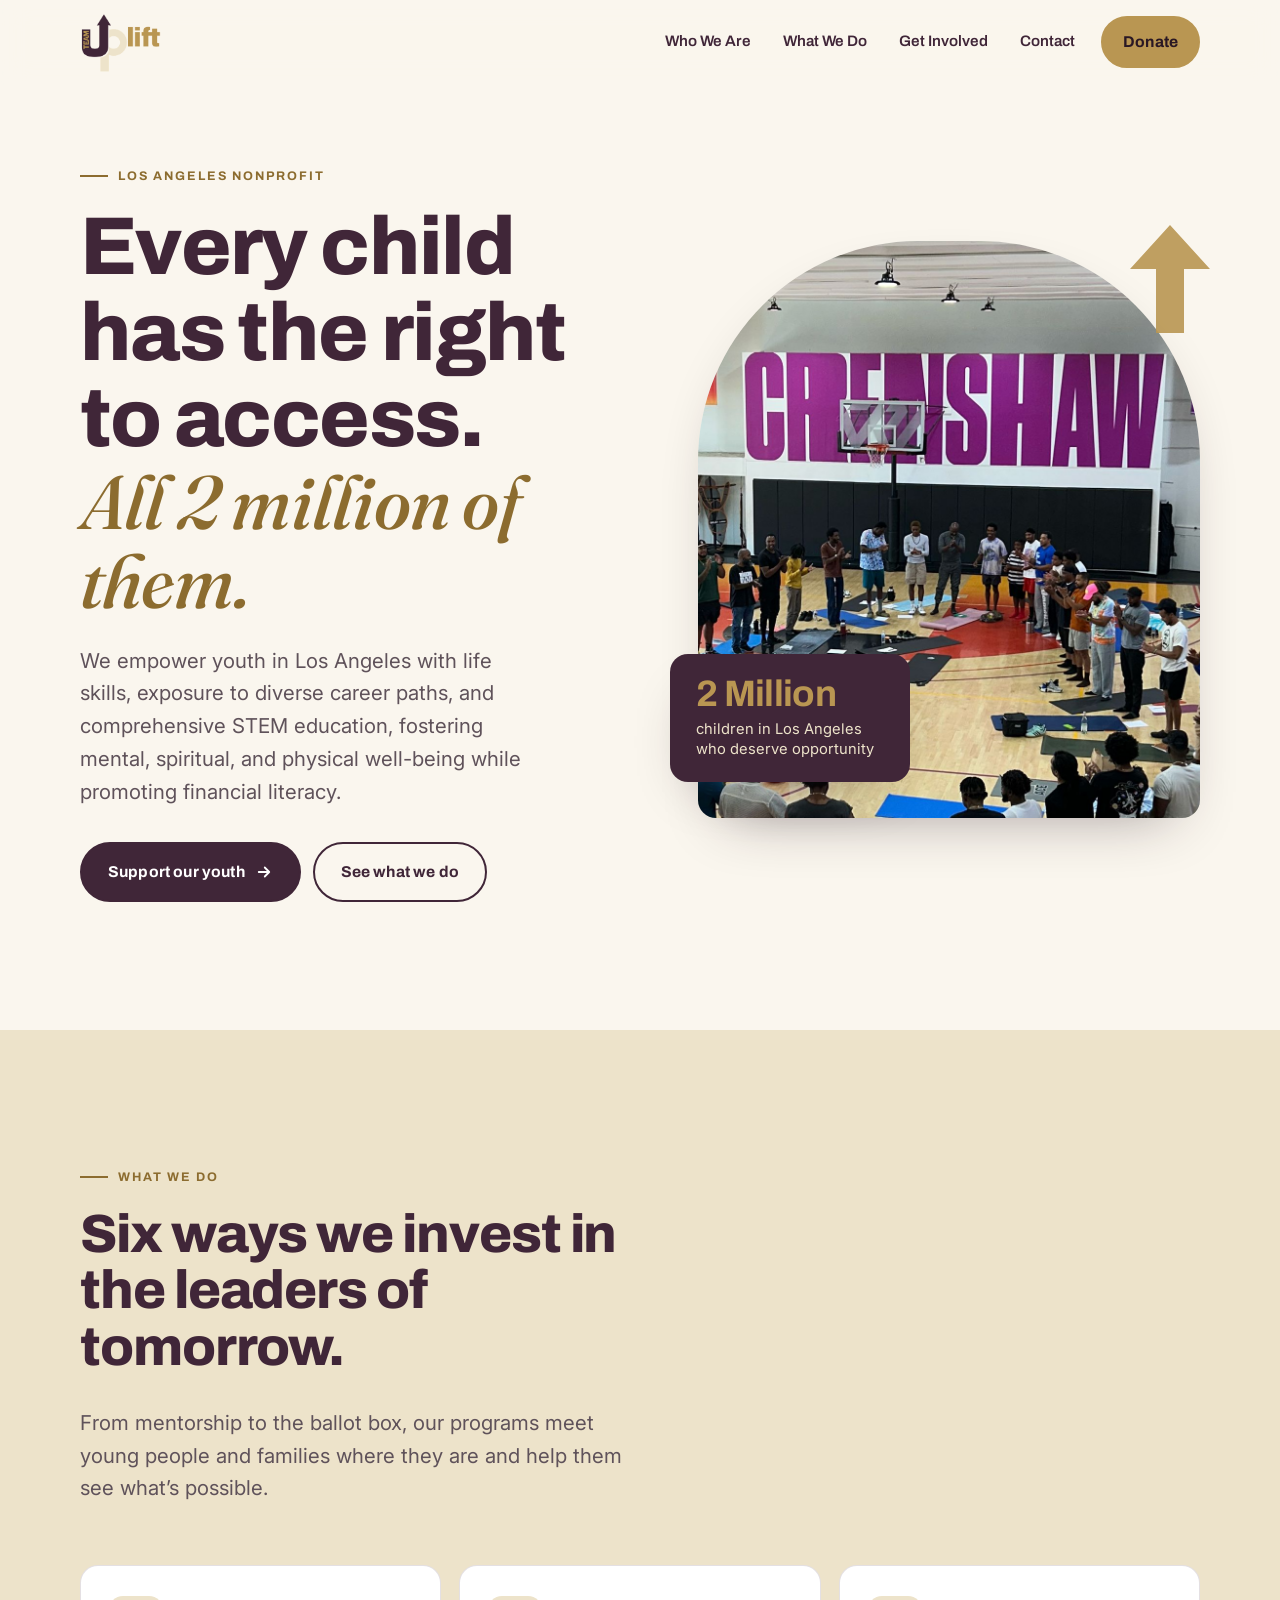
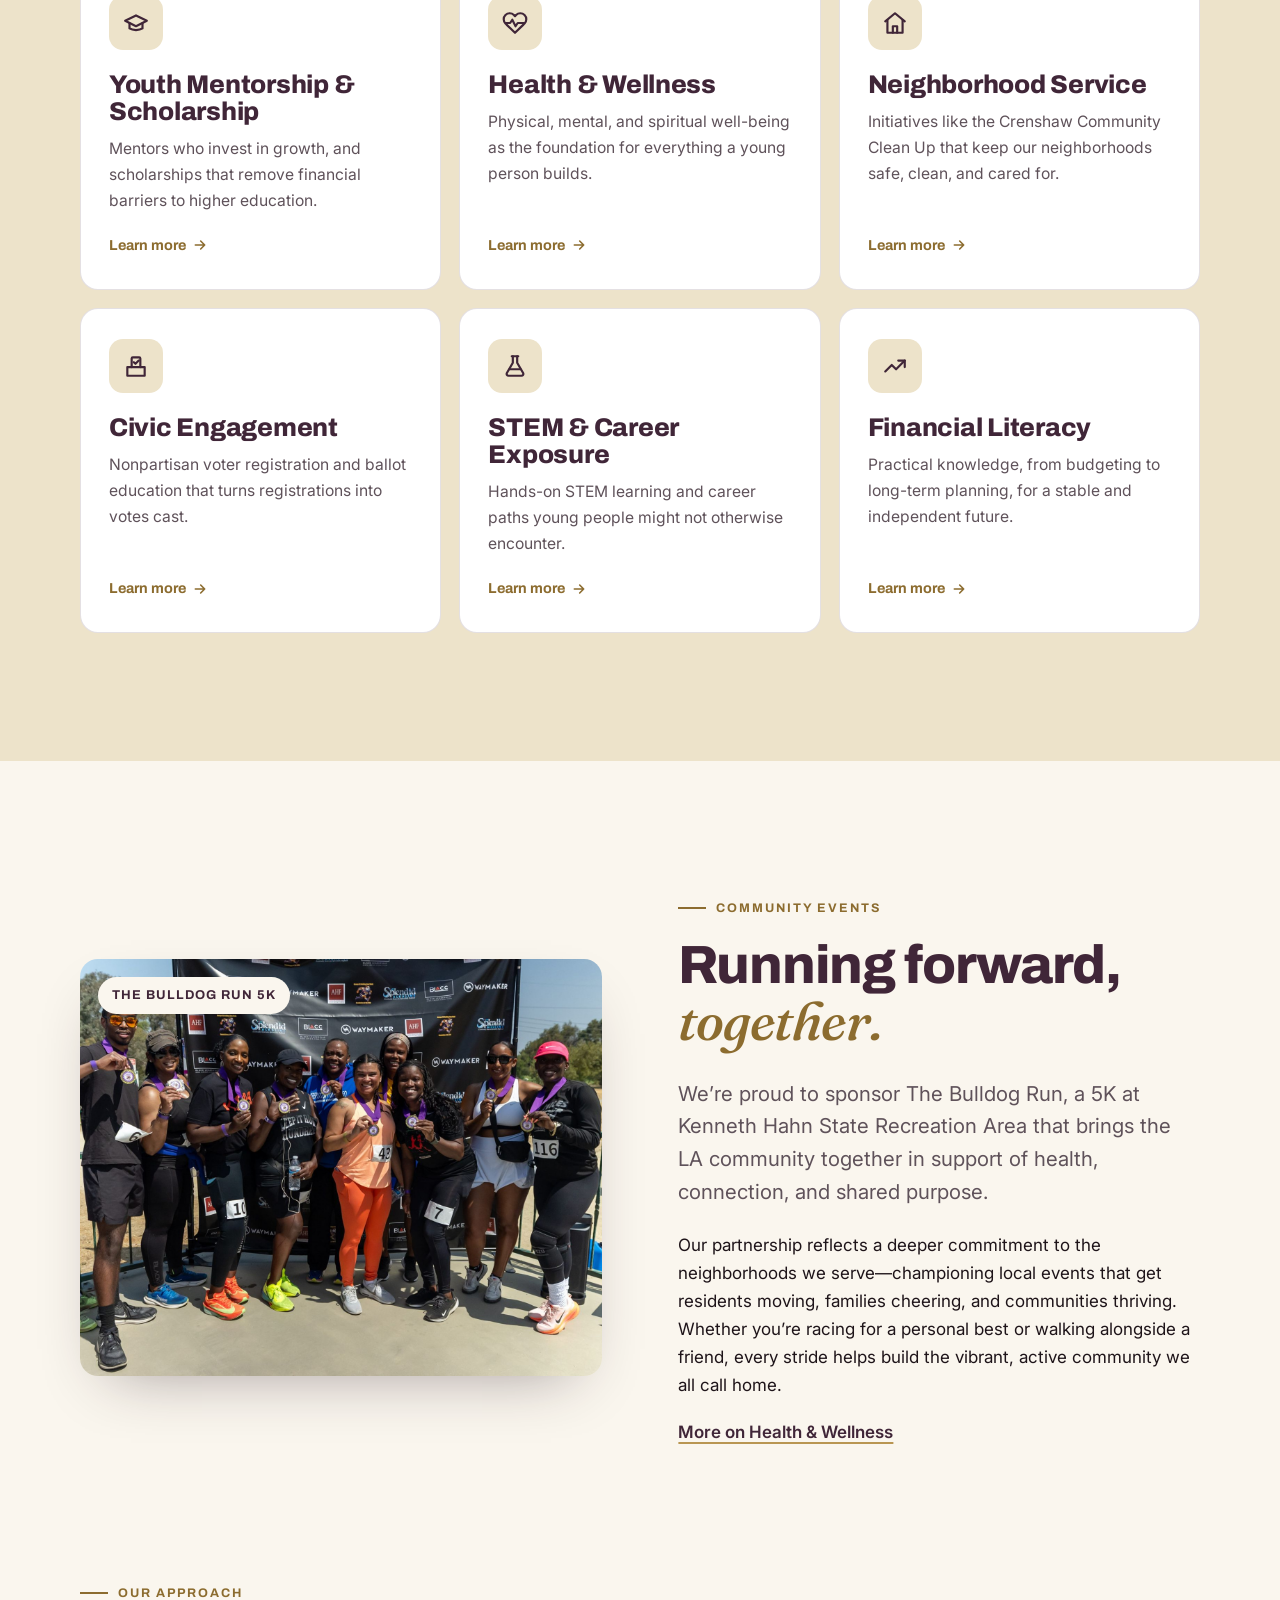
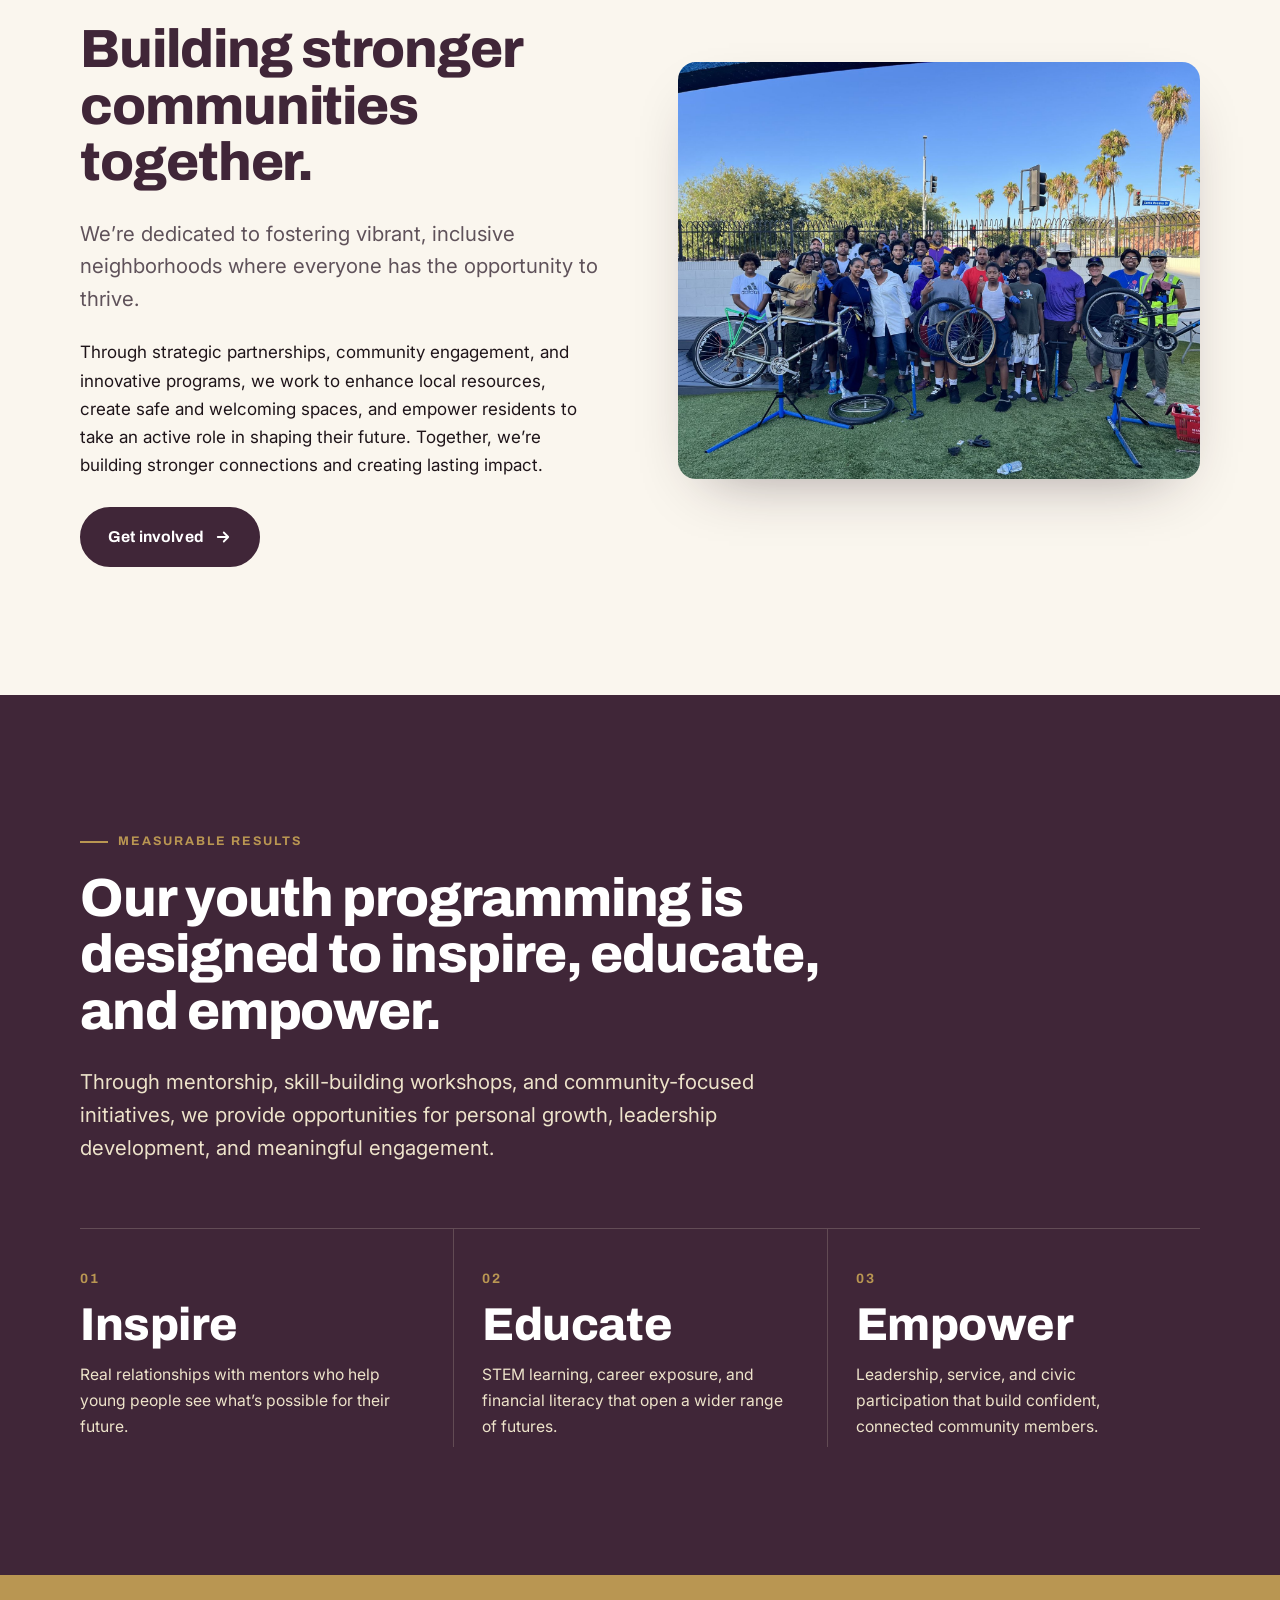
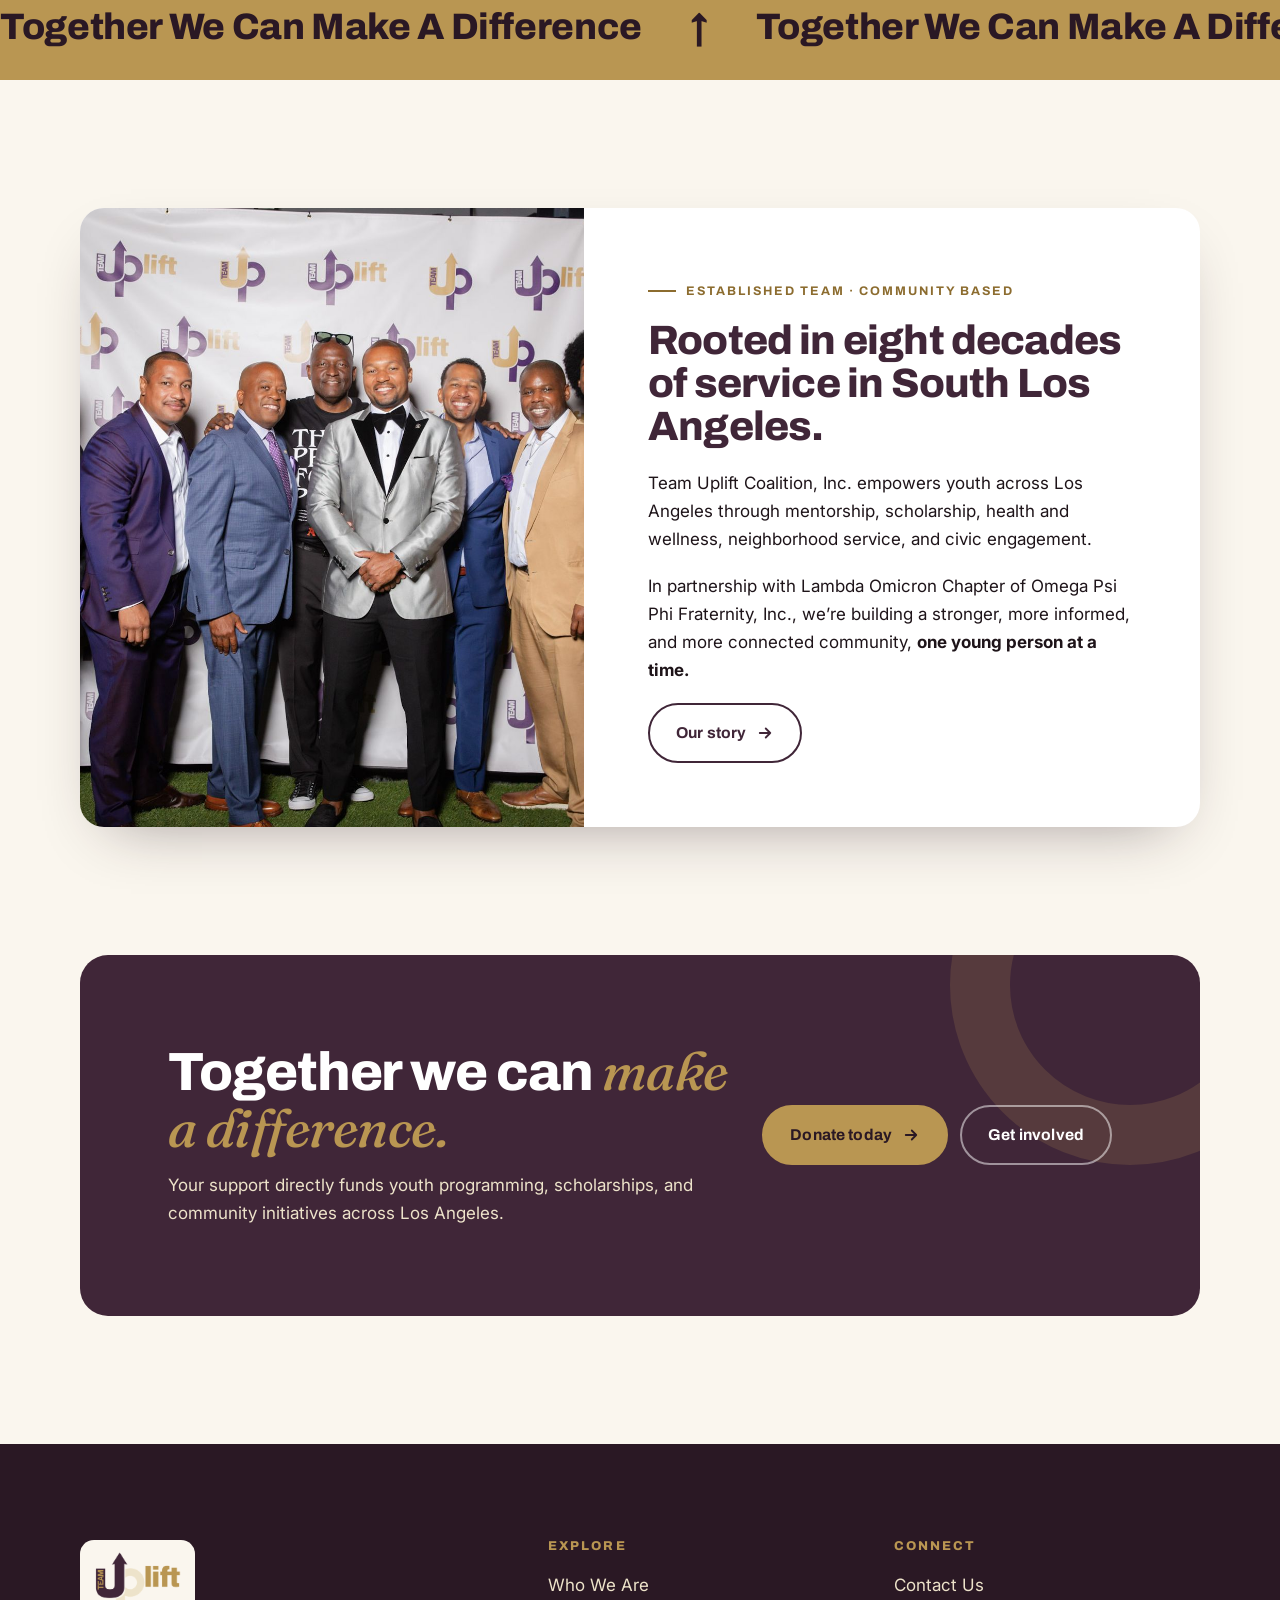
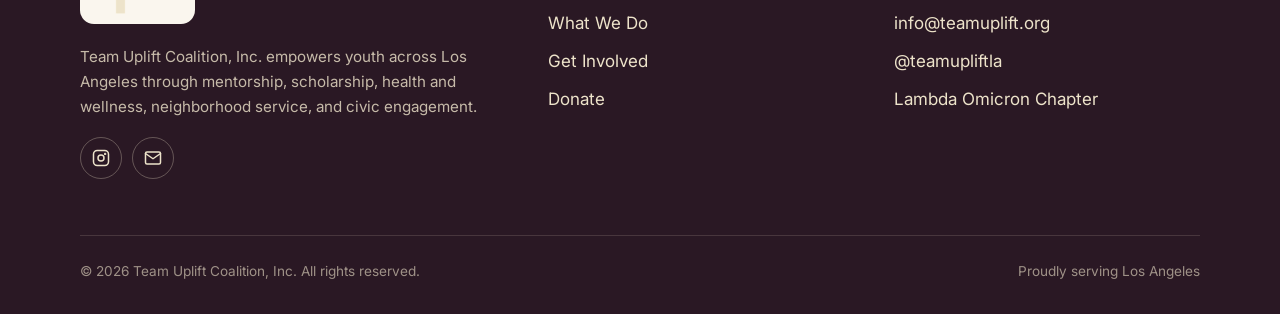
==== index.html @ cc34ce1a "Refresh Team Uplift website Static rebuild of teamuplift.org with new design, program pages, Formspr" ====
<!doctype html>
<html lang="en" class="no-js">
<head>
<meta charset="utf-8">
<meta name="viewport" content="width=device-width, initial-scale=1">
<title>Team Uplift Coalition | Empowering Youth in Los Angeles</title>
<meta name="description" content="Team Uplift Coalition empowers youth in Los Angeles through mentorship, scholarship, health and wellness, neighborhood service, STEM education, financial literacy, and civic engagement.">
<link rel="canonical" href="https://teamuplift.org/">
<meta name="theme-color" content="#402638">
<meta property="og:type" content="website">
<meta property="og:site_name" content="Team Uplift Coalition">
<meta property="og:title" content="Team Uplift Coalition | Empowering Youth in Los Angeles">
<meta property="og:description" content="Team Uplift Coalition empowers youth in Los Angeles through mentorship, scholarship, health and wellness, neighborhood service, STEM education, financial literacy, and civic engagement.">
<meta property="og:url" content="https://teamuplift.org/">
<meta property="og:image" content="https://teamuplift.org/assets/img/youth-bike-workshop.jpg">
<meta name="twitter:card" content="summary_large_image">
<link rel="icon" type="image/png" href="assets/img/favicon.png">
<link rel="apple-touch-icon" href="assets/img/apple-touch-icon.png">
<link rel="preconnect" href="https://fonts.googleapis.com">
<link rel="preconnect" href="https://fonts.gstatic.com" crossorigin>
<link href="https://fonts.googleapis.com/css2?family=Archivo:wght@600;700;800;900&family=Fraunces:ital,opsz,wght@1,9..144,500&family=Inter:wght@400;500;600&display=swap" rel="stylesheet">
<link rel="stylesheet" href="assets/css/styles.css">
</head>
<body>
<a class="skip" href="#main">Skip to content</a>
<header class="site-header">
  <nav class="wrap nav" aria-label="Main">
    <a class="brand" href="./" aria-label="Team Uplift home"><img src="assets/img/logo.png" alt="Team Uplift" width="480" height="355"></a>
    <button class="nav-toggle" type="button" aria-expanded="false" aria-controls="nav-links" aria-label="Open menu"><span></span></button>
    <ul class="nav-links" id="nav-links">
      <li><a href="who-we-are/">Who We Are</a></li><li><a href="what-we-do/">What We Do</a></li><li><a href="get-involved/">Get Involved</a></li><li><a href="contact/">Contact</a></li>
      <li><a class="btn btn--gold" href="donate/">Donate</a></li>
    </ul>
  </nav>
</header>
<main id="main">

<section class="hero">
  <div class="wrap hero-grid">
    <div>
      <span class="eyebrow">Los Angeles Nonprofit</span>
      <h1>Every child has the right to access. <span class="accent">All 2 million of them.</span></h1>
      <p class="lead">We empower youth in Los Angeles with life skills, exposure to diverse career paths, and comprehensive STEM education, fostering mental, spiritual, and physical well-being while promoting financial literacy.</p>
      <div class="btn-row">
        <a class="btn" href="donate/">Support our youth <svg viewBox="0 0 24 24" fill="none" stroke="currentColor" stroke-width="2.4" stroke-linecap="round" stroke-linejoin="round" aria-hidden="true"><path d="M5 12h14M13 6l6 6-6 6"/></svg></a>
        <a class="btn btn--ghost" href="what-we-do/">See what we do</a>
      </div>
    </div>
    <div class="hero-media">
      <svg class="hero-arrow" viewBox="0 0 120 120" fill="currentColor" aria-hidden="true"><path d="M60 4 100 48H74v64H46V48H20z"/></svg>
      <div class="photo"><img src="assets/img/wellness-crenshaw-ymca.jpg" alt="Young men and mentors gathered in a circle for a wellness session at the Crenshaw YMCA" width="1132" height="1183" fetchpriority="high"></div>
      <div class="hero-badge"><strong>2 Million</strong><span>children in Los Angeles who deserve opportunity</span></div>
    </div>
  </div>
</section>

<section class="section bg-cream" style="padding-top:var(--section)">
  <div class="wrap">
    <div class="section-head reveal">
      <div>
        <span class="eyebrow">What we do</span>
        <h2>Six ways we invest in the leaders of tomorrow.</h2>
      </div>
      <p class="lead">From mentorship to the ballot box, our programs meet young people and families where they are and help them see what&rsquo;s possible.</p>
    </div>
    <div class="cards">
      <a class="card reveal" href="what-we-do/#mentorship">
        <span class="icon"><svg viewBox="0 0 24 24" fill="none" stroke="currentColor" stroke-width="2" stroke-linecap="round" stroke-linejoin="round" aria-hidden="true"><path d="M22 10 12 5 2 10l10 5 10-5z"/><path d="M6 12v5c3 2 9 2 12 0v-5"/></svg></span>
        <h3>Youth Mentorship &amp; Scholarship</h3>
        <p>Mentors who invest in growth, and scholarships that remove financial barriers to higher education.</p>
        <span class="more">Learn more <svg viewBox="0 0 24 24" fill="none" stroke="currentColor" stroke-width="2.4" stroke-linecap="round" stroke-linejoin="round" aria-hidden="true"><path d="M5 12h14M13 6l6 6-6 6"/></svg></span>
      </a>
      <a class="card reveal" href="what-we-do/#health">
        <span class="icon"><svg viewBox="0 0 24 24" fill="none" stroke="currentColor" stroke-width="2" stroke-linecap="round" stroke-linejoin="round" aria-hidden="true"><path d="M20.8 4.6a5.5 5.5 0 0 0-7.8 0L12 5.7l-1-1.1a5.5 5.5 0 0 0-7.8 7.8l1 1.1L12 21l7.8-7.5 1-1.1a5.5 5.5 0 0 0 0-7.8z"/><path d="M3.5 12h4l2-3 3 6 2-3h6"/></svg></span>
        <h3>Health &amp; Wellness</h3>
        <p>Physical, mental, and spiritual well-being as the foundation for everything a young person builds.</p>
        <span class="more">Learn more <svg viewBox="0 0 24 24" fill="none" stroke="currentColor" stroke-width="2.4" stroke-linecap="round" stroke-linejoin="round" aria-hidden="true"><path d="M5 12h14M13 6l6 6-6 6"/></svg></span>
      </a>
      <a class="card reveal" href="what-we-do/#service">
        <span class="icon"><svg viewBox="0 0 24 24" fill="none" stroke="currentColor" stroke-width="2" stroke-linecap="round" stroke-linejoin="round" aria-hidden="true"><path d="M3 10.5 12 3l9 7.5"/><path d="M5 9.5V21h14V9.5"/><path d="M10 21v-6h4v6"/></svg></span>
        <h3>Neighborhood Service</h3>
        <p>Initiatives like the Crenshaw Community Clean Up that keep our neighborhoods safe, clean, and cared for.</p>
        <span class="more">Learn more <svg viewBox="0 0 24 24" fill="none" stroke="currentColor" stroke-width="2.4" stroke-linecap="round" stroke-linejoin="round" aria-hidden="true"><path d="M5 12h14M13 6l6 6-6 6"/></svg></span>
      </a>
      <a class="card reveal" href="what-we-do/#civic">
        <span class="icon"><svg viewBox="0 0 24 24" fill="none" stroke="currentColor" stroke-width="2" stroke-linecap="round" stroke-linejoin="round" aria-hidden="true"><path d="M4 13h16v8H4z"/><path d="M8 13V5a1 1 0 0 1 1-1h6a1 1 0 0 1 1 1v8"/><path d="m10 8.5 1.5 1.5 3-3"/></svg></span>
        <h3>Civic Engagement</h3>
        <p>Nonpartisan voter registration and ballot education that turns registrations into votes cast.</p>
        <span class="more">Learn more <svg viewBox="0 0 24 24" fill="none" stroke="currentColor" stroke-width="2.4" stroke-linecap="round" stroke-linejoin="round" aria-hidden="true"><path d="M5 12h14M13 6l6 6-6 6"/></svg></span>
      </a>
      <a class="card reveal" href="what-we-do/#stem">
        <span class="icon"><svg viewBox="0 0 24 24" fill="none" stroke="currentColor" stroke-width="2" stroke-linecap="round" stroke-linejoin="round" aria-hidden="true"><path d="M9 3h6"/><path d="M10 3v6L4.5 18.5A1.7 1.7 0 0 0 6 21h12a1.7 1.7 0 0 0 1.5-2.5L14 9V3"/><path d="M7 15h10"/></svg></span>
        <h3>STEM &amp; Career Exposure</h3>
        <p>Hands-on STEM learning and career paths young people might not otherwise encounter.</p>
        <span class="more">Learn more <svg viewBox="0 0 24 24" fill="none" stroke="currentColor" stroke-width="2.4" stroke-linecap="round" stroke-linejoin="round" aria-hidden="true"><path d="M5 12h14M13 6l6 6-6 6"/></svg></span>
      </a>
      <a class="card reveal" href="what-we-do/#financial-literacy">
        <span class="icon"><svg viewBox="0 0 24 24" fill="none" stroke="currentColor" stroke-width="2" stroke-linecap="round" stroke-linejoin="round" aria-hidden="true"><path d="M3 17l6-6 4 4 8-8"/><path d="M15 7h6v6"/></svg></span>
        <h3>Financial Literacy</h3>
        <p>Practical knowledge, from budgeting to long-term planning, for a stable and independent future.</p>
        <span class="more">Learn more <svg viewBox="0 0 24 24" fill="none" stroke="currentColor" stroke-width="2.4" stroke-linecap="round" stroke-linejoin="round" aria-hidden="true"><path d="M5 12h14M13 6l6 6-6 6"/></svg></span>
      </a>
    </div>
  </div>
</section>

<section class="section">
  <div class="wrap split">
    <div class="split-media reveal">
      <img src="assets/img/bulldog-run.jpg" alt="Runners showing off their medals at The Bulldog Run 5K" width="1800" height="1200" loading="lazy">
      <span class="tag">The Bulldog Run 5K</span>
    </div>
    <div class="reveal">
      <span class="eyebrow">Community events</span>
      <h2>Running forward, <em class="accent">together.</em></h2>
      <p class="lead">We&rsquo;re proud to sponsor The Bulldog Run, a 5K at Kenneth Hahn State Recreation Area that brings the LA community together in support of health, connection, and shared purpose.</p>
      <p>Our partnership reflects a deeper commitment to the neighborhoods we serve&mdash;championing local events that get residents moving, families cheering, and communities thriving. Whether you&rsquo;re racing for a personal best or walking alongside a friend, every stride helps build the vibrant, active community we all call home.</p>
      <a class="text-link" href="what-we-do/#health">More on Health &amp; Wellness</a>
    </div>
  </div>
</section>

<section class="section" style="padding-top:0">
  <div class="wrap split split--flip">
    <div class="split-media reveal">
      <img src="assets/img/youth-bike-workshop.jpg" alt="Youth, mentors, and volunteers holding bicycles at a community bike repair workshop" width="1800" height="1350" loading="lazy">
    </div>
    <div class="reveal">
      <span class="eyebrow">Our approach</span>
      <h2>Building stronger communities together.</h2>
      <p class="lead">We&rsquo;re dedicated to fostering vibrant, inclusive neighborhoods where everyone has the opportunity to thrive.</p>
      <p>Through strategic partnerships, community engagement, and innovative programs, we work to enhance local resources, create safe and welcoming spaces, and empower residents to take an active role in shaping their future. Together, we&rsquo;re building stronger connections and creating lasting impact.</p>
      <div class="btn-row" style="margin-top:28px">
        <a class="btn" href="get-involved/">Get involved <svg viewBox="0 0 24 24" fill="none" stroke="currentColor" stroke-width="2.4" stroke-linecap="round" stroke-linejoin="round" aria-hidden="true"><path d="M5 12h14M13 6l6 6-6 6"/></svg></a>
      </div>
    </div>
  </div>
</section>

<section class="section band">
  <div class="wrap">
    <div class="reveal" style="max-width:760px">
      <span class="eyebrow">Measurable results</span>
      <h2>Our youth programming is designed to inspire, educate, and empower.</h2>
      <p class="lead">Through mentorship, skill-building workshops, and community-focused initiatives, we provide opportunities for personal growth, leadership development, and meaningful engagement.</p>
    </div>
    <div class="trio reveal">
      <div><span class="num">01</span><h3>Inspire</h3><p>Real relationships with mentors who help young people see what&rsquo;s possible for their future.</p></div>
      <div><span class="num">02</span><h3>Educate</h3><p>STEM learning, career exposure, and financial literacy that open a wider range of futures.</p></div>
      <div><span class="num">03</span><h3>Empower</h3><p>Leadership, service, and civic participation that build confident, connected community members.</p></div>
    </div>
  </div>
</section>

<div class="marquee" aria-hidden="true"><div class="marquee-track"><span>Together We Can Make A Difference</span><span>Together We Can Make A Difference</span><span>Together We Can Make A Difference</span><span>Together We Can Make A Difference</span><span>Together We Can Make A Difference</span><span>Together We Can Make A Difference</span><span>Together We Can Make A Difference</span><span>Together We Can Make A Difference</span></div></div>

<section class="section">
  <div class="wrap">
    <div class="partner reveal">
      <div class="partner-media"><img src="assets/img/team-gala.jpg" alt="Members of Team Uplift and Lambda Omicron Chapter at a community gala" width="1800" height="1200" loading="lazy"></div>
      <div class="partner-body">
        <span class="eyebrow">Established team &middot; Community based</span>
        <h2>Rooted in eight decades of service in South Los Angeles.</h2>
        <p>Team Uplift Coalition, Inc. empowers youth across Los Angeles through mentorship, scholarship, health and wellness, neighborhood service, and civic engagement.</p>
        <p>In partnership with Lambda Omicron Chapter of Omega Psi Phi Fraternity, Inc., we&rsquo;re building a stronger, more informed, and more connected community, <strong>one young person at a time.</strong></p>
        <a class="btn btn--ghost" href="who-we-are/">Our story <svg viewBox="0 0 24 24" fill="none" stroke="currentColor" stroke-width="2.4" stroke-linecap="round" stroke-linejoin="round" aria-hidden="true"><path d="M5 12h14M13 6l6 6-6 6"/></svg></a>
      </div>
    </div>
  </div>
</section>

<section class="section" style="padding-top:0">
  <div class="wrap">
    <div class="cta reveal">
      <div>
        <h2>Together we can <span class="accent">make a difference.</span></h2>
        <p>Your support directly funds youth programming, scholarships, and community initiatives across Los Angeles.</p>
      </div>
      <div class="btn-row">
        <a class="btn btn--gold" href="donate/">Donate today <svg viewBox="0 0 24 24" fill="none" stroke="currentColor" stroke-width="2.4" stroke-linecap="round" stroke-linejoin="round" aria-hidden="true"><path d="M5 12h14M13 6l6 6-6 6"/></svg></a>
        <a class="btn btn--ghost-light" href="get-involved/">Get involved</a>
      </div>
    </div>
  </div>
</section>

</main>
<footer class="site-footer">
  <div class="wrap">
    <div class="footer-grid">
      <div class="footer-brand">
        <img src="assets/img/logo.png" alt="Team Uplift" width="480" height="355" loading="lazy">
        <p>Team Uplift Coalition, Inc. empowers youth across Los Angeles through mentorship, scholarship, health and wellness, neighborhood service, and civic engagement.</p>
        <div class="social">
          <a href="https://www.instagram.com/teamupliftla/" target="_blank" rel="noopener" aria-label="Team Uplift on Instagram"><svg viewBox="0 0 24 24" fill="none" stroke="currentColor" stroke-width="2" stroke-linecap="round" stroke-linejoin="round" aria-hidden="true"><rect x="2" y="2" width="20" height="20" rx="5"/><circle cx="12" cy="12" r="4"/><circle cx="17.5" cy="6.5" r="0.6" fill="currentColor"/></svg></a>
          <a href="mailto:info@teamuplift.org" aria-label="Email Team Uplift"><svg viewBox="0 0 24 24" fill="none" stroke="currentColor" stroke-width="2" stroke-linecap="round" stroke-linejoin="round" aria-hidden="true"><rect x="2" y="4" width="20" height="16" rx="2"/><path d="m22 6-10 7L2 6"/></svg></a>
        </div>
      </div>
      <div>
        <h4>Explore</h4>
        <ul>
          <li><a href="who-we-are/">Who We Are</a></li>
          <li><a href="what-we-do/">What We Do</a></li>
          <li><a href="get-involved/">Get Involved</a></li>
          <li><a href="donate/">Donate</a></li>
        </ul>
      </div>
      <div>
        <h4>Connect</h4>
        <ul>
          <li><a href="contact/">Contact Us</a></li>
          <li><a href="mailto:info@teamuplift.org">info@teamuplift.org</a></li>
          <li><a href="https://www.instagram.com/teamupliftla/" target="_blank" rel="noopener">@teamupliftla</a></li>
          <li><a href="https://www.lambdaomicronques.com/" target="_blank" rel="noopener">Lambda Omicron Chapter</a></li>
        </ul>
      </div>
    </div>
    <div class="footer-bottom">
      <span>&copy; <span data-year>2026</span> Team Uplift Coalition, Inc. All rights reserved.</span>
      <span>Proudly serving Los Angeles</span>
    </div>
  </div>
</footer>
<script src="assets/js/main.js" defer></script>
</body>
</html>
---- assets/css/styles.css ----
/* Team Uplift Coalition — site styles */
:root {
  --plum: #402638;
  --plum-deep: #2a1824;
  --plum-soft: #5a3a50;
  --gold: #b99652;
  --gold-deep: #8c6c2f;
  --cream: #ede3ca;
  --paper: #faf6ee;
  --ink: #1e1419;
  --muted: #5f525a;
  --line: rgba(64, 38, 56, 0.14);
  --white: #fff;

  --font-display: "Archivo", system-ui, sans-serif;
  --font-body: "Inter", system-ui, sans-serif;
  --font-accent: "Fraunces", Georgia, serif;

  --radius: 18px;
  --radius-sm: 10px;
  --wrap: 1200px;
  --gutter: clamp(16px, 4vw, 40px);
  --section: clamp(72px, 10vw, 136px);
  --shadow: 0 24px 60px -30px rgba(42, 24, 36, 0.45);
  --ease: cubic-bezier(0.2, 0.7, 0.2, 1);
}

*, *::before, *::after { box-sizing: border-box; }
html { scroll-behavior: smooth; -webkit-text-size-adjust: 100%; }
@media (prefers-reduced-motion: reduce) { html { scroll-behavior: auto; } }
body {
  margin: 0;
  font-family: var(--font-body);
  font-size: 17px;
  line-height: 1.65;
  color: var(--ink);
  background: var(--paper);
  -webkit-font-smoothing: antialiased;
  text-rendering: optimizeLegibility;
}
img { max-width: 100%; display: block; height: auto; }
a { color: inherit; }
h1, h2, h3, h4 { font-family: var(--font-display); line-height: 1.05; margin: 0 0 0.5em; letter-spacing: -0.02em; font-weight: 800; }
h1 { font-size: clamp(2.6rem, 6.4vw, 5.4rem); }
h2 { font-size: clamp(2rem, 4.2vw, 3.4rem); }
h3 { font-size: clamp(1.25rem, 2vw, 1.6rem); letter-spacing: -0.01em; }
p { margin: 0 0 1.1em; }
em.accent, .accent { font-family: var(--font-accent); font-style: italic; font-weight: 500; letter-spacing: -0.01em; color: var(--gold-deep); }
::selection { background: var(--gold); color: var(--plum-deep); }
:focus-visible { outline: 3px solid var(--gold); outline-offset: 3px; border-radius: 4px; }

.wrap { width: 100%; max-width: var(--wrap); margin: 0 auto; padding: 0 var(--gutter); }
.section { padding: var(--section) 0; }
.eyebrow {
  display: inline-flex; align-items: center; gap: 10px;
  font-family: var(--font-display); font-size: 0.78rem; font-weight: 700;
  letter-spacing: 0.16em; text-transform: uppercase; color: var(--gold-deep);
  margin-bottom: 18px;
}
.eyebrow::before { content: ""; width: 28px; height: 2px; background: currentColor; }
.lead { font-size: clamp(1.1rem, 1.6vw, 1.3rem); color: var(--muted); line-height: 1.6; }
.skip { position: absolute; left: -9999px; top: 8px; z-index: 100; background: var(--plum); color: var(--white); padding: 10px 16px; border-radius: 8px; }
.skip:focus { left: 8px; }

/* Buttons */
.btn {
  --bg: var(--plum); --fg: var(--white);
  display: inline-flex; align-items: center; justify-content: center; gap: 10px;
  padding: 15px 26px; border-radius: 999px; border: 2px solid var(--bg);
  background: var(--bg); color: var(--fg);
  font-family: var(--font-display); font-weight: 700; font-size: 0.98rem; letter-spacing: 0.01em;
  text-decoration: none; cursor: pointer;
  transition: transform 0.25s var(--ease), background 0.25s, color 0.25s, border-color 0.25s, box-shadow 0.25s;
}
.btn:hover { transform: translateY(-2px); box-shadow: 0 12px 26px -14px rgba(42, 24, 36, 0.6); }
.btn svg { width: 18px; height: 18px; transition: transform 0.25s var(--ease); }
.btn:hover svg { transform: translateX(3px); }
.btn--gold { --bg: var(--gold); --fg: var(--plum-deep); }
.btn--gold:hover { --bg: #c9a864; }
.btn--ghost { background: transparent; color: var(--plum); }
.btn--ghost:hover { background: var(--plum); color: var(--white); }
.btn--ghost-light { background: transparent; color: var(--white); border-color: rgba(255,255,255,0.5); }
.btn--ghost-light:hover { background: var(--white); color: var(--plum); border-color: var(--white); }
.btn-row { display: flex; flex-wrap: wrap; gap: 12px; }

/* Header */
.site-header {
  position: sticky; top: 0; z-index: 50;
  background: rgba(250, 246, 238, 0.86);
  backdrop-filter: saturate(1.4) blur(14px); -webkit-backdrop-filter: saturate(1.4) blur(14px);
  border-bottom: 1px solid transparent;
  transition: border-color 0.3s, box-shadow 0.3s;
}
.site-header.is-scrolled { border-color: var(--line); box-shadow: 0 8px 30px -24px rgba(42,24,36,0.5); }
.nav { display: flex; align-items: center; justify-content: space-between; height: 84px; gap: 20px; }
.brand { display: flex; align-items: center; text-decoration: none; }
.brand img { height: 60px; width: auto; }
.nav-links { display: flex; align-items: center; gap: 4px; list-style: none; margin: 0; padding: 0; }
.nav-links a:not(.btn) {
  display: block; padding: 10px 14px; border-radius: 999px; text-decoration: none;
  font-family: var(--font-display); font-weight: 600; font-size: 0.95rem; color: var(--plum);
  transition: background 0.2s;
}
.nav-links a:not(.btn):hover { background: rgba(64,38,56,0.07); }
.nav-links a[aria-current="page"]:not(.btn) { background: var(--plum); color: var(--white); }
.nav-links .btn { padding: 11px 20px; margin-left: 8px; }
.nav-toggle {
  display: none; width: 46px; height: 46px; border-radius: 50%; border: 0;
  background: var(--plum); color: var(--white); cursor: pointer; place-items: center;
}
.nav-toggle span, .nav-toggle span::before, .nav-toggle span::after {
  display: block; width: 18px; height: 2px; background: currentColor; border-radius: 2px; position: relative;
  transition: transform 0.3s var(--ease), background 0.2s;
}
.nav-toggle span::before, .nav-toggle span::after { content: ""; position: absolute; left: 0; }
.nav-toggle span::before { top: -6px; }
.nav-toggle span::after { top: 6px; }
.nav-open .nav-toggle span { background: transparent; }
.nav-open .nav-toggle span::before { transform: translateY(6px) rotate(45deg); }
.nav-open .nav-toggle span::after { transform: translateY(-6px) rotate(-45deg); }

@media (max-width: 900px) {
  .nav-toggle { display: grid; }
  .brand img { height: 48px; }
  .nav { height: 68px; }
  .nav-links {
    position: fixed; inset: 68px 0 auto 0; flex-direction: column; align-items: stretch; gap: 4px;
    padding: 16px var(--gutter) 28px; background: var(--paper); border-bottom: 1px solid var(--line);
    box-shadow: 0 30px 40px -30px rgba(42,24,36,0.4);
    transform: translateY(-12px); opacity: 0; visibility: hidden;
    transition: transform 0.3s var(--ease), opacity 0.3s, visibility 0.3s;
  }
  .nav-open .nav-links { transform: none; opacity: 1; visibility: visible; }
  .nav-links a:not(.btn) { font-size: 1.15rem; padding: 14px 16px; border-radius: 12px; }
  .nav-links .btn { display: flex; margin: 10px 0 0; padding: 15px; }
}

/* Hero */
.hero { position: relative; padding: clamp(36px, 6vw, 72px) 0 var(--section); overflow: hidden; }
.hero-grid { display: grid; grid-template-columns: 1.05fr 0.95fr; gap: clamp(32px, 5vw, 72px); align-items: center; }
.hero h1 { color: var(--plum); margin-bottom: 24px; }
.hero h1 .accent { display: block; color: var(--gold-deep); font-size: 0.92em; }
.hero .lead { max-width: 34ch; margin-bottom: 34px; }
.hero-media { position: relative; }
.hero-media .photo {
  border-radius: 220px 220px var(--radius) var(--radius); overflow: hidden; aspect-ratio: 4 / 4.6; box-shadow: var(--shadow);
}
.hero-media .photo img { width: 100%; height: 100%; object-fit: cover; object-position: 50% 30%; }
.hero-badge {
  position: absolute; left: -28px; bottom: 36px; background: var(--plum); color: var(--white);
  padding: 22px 26px; border-radius: var(--radius); box-shadow: var(--shadow); max-width: 240px;
}
.hero-badge strong { display: block; font-family: var(--font-display); font-size: 2.3rem; line-height: 1; color: var(--gold); letter-spacing: -0.02em; }
.hero-badge span { font-size: 0.92rem; line-height: 1.4; display: block; margin-top: 6px; color: var(--cream); }
.hero-arrow { position: absolute; right: -30px; top: -20px; width: 120px; color: var(--gold); opacity: 0.9; }
@media (max-width: 900px) {
  .hero-grid { grid-template-columns: 1fr; }
  .hero-media { max-width: 520px; }
  .hero-badge { left: 12px; bottom: 12px; padding: 16px 20px; }
  .hero-badge strong { font-size: 1.8rem; }
  .hero-arrow { display: none; }
}

/* Page hero (interior) */
.page-hero { background: var(--plum); color: var(--white); padding: clamp(64px, 9vw, 120px) 0 clamp(56px, 8vw, 100px); position: relative; overflow: hidden; }
.page-hero::after {
  content: ""; position: absolute; right: -80px; bottom: -120px; width: 420px; height: 420px; border-radius: 50%;
  border: 70px solid rgba(185,150,82,0.16);
}
.page-hero .eyebrow { color: var(--gold); }
.page-hero h1 { max-width: 16ch; font-size: clamp(2.4rem, 5.6vw, 4.6rem); }
.page-hero h1 .accent { color: var(--gold); }
.page-hero .lead { color: var(--cream); max-width: 60ch; margin: 0; position: relative; z-index: 1; }

/* Split feature */
.split { display: grid; grid-template-columns: 1fr 1fr; gap: clamp(32px, 6vw, 88px); align-items: center; }
.split--flip .split-media { order: 2; }
.split-media { position: relative; }
.split-media img { border-radius: var(--radius); box-shadow: var(--shadow); width: 100%; aspect-ratio: 4 / 3.2; object-fit: cover; }
.split-media .tag {
  position: absolute; top: 18px; left: 18px; background: var(--paper); color: var(--plum);
  font-family: var(--font-display); font-weight: 700; font-size: 0.8rem; letter-spacing: 0.08em; text-transform: uppercase;
  padding: 8px 14px; border-radius: 999px;
}
.split h2 { color: var(--plum); }
@media (max-width: 860px) {
  .split { grid-template-columns: 1fr; }
  .split--flip .split-media { order: 0; }
}

/* Pillars / cards */
.section-head { display: flex; justify-content: space-between; align-items: end; gap: 32px; margin-bottom: clamp(36px, 5vw, 60px); flex-wrap: wrap; }
.section-head h2 { color: var(--plum); max-width: 18ch; margin: 0; }
.section-head p { max-width: 44ch; margin: 0; }
.cards { display: grid; grid-template-columns: repeat(3, 1fr); gap: 18px; }
.card {
  position: relative; background: var(--white); border: 1px solid var(--line); border-radius: var(--radius);
  padding: 30px 28px 32px; text-decoration: none; color: inherit; display: flex; flex-direction: column;
  transition: transform 0.35s var(--ease), box-shadow 0.35s, border-color 0.35s;
}
a.card:hover { transform: translateY(-6px); box-shadow: var(--shadow); border-color: transparent; }
.card .icon {
  width: 54px; height: 54px; border-radius: 14px; display: grid; place-items: center;
  background: var(--cream); color: var(--plum); margin-bottom: 22px;
}
.card .icon svg { width: 26px; height: 26px; }
.card h3 { color: var(--plum); margin-bottom: 10px; }
.card p { color: var(--muted); font-size: 0.98rem; margin: 0; }
.card .more { margin-top: auto; padding-top: 20px; font-family: var(--font-display); font-weight: 700; font-size: 0.9rem; color: var(--gold-deep); display: inline-flex; gap: 6px; align-items: center; }
.card .more svg { width: 16px; height: 16px; transition: transform 0.25s var(--ease); }
a.card:hover .more svg { transform: translateX(4px); }
@media (max-width: 960px) { .cards { grid-template-columns: repeat(2, 1fr); } }
@media (max-width: 620px) { .cards { grid-template-columns: 1fr; } }

/* Dark band */
.band { background: var(--plum); color: var(--white); position: relative; overflow: hidden; }
.band h2 { color: var(--white); }
.band .eyebrow { color: var(--gold); }
.band .lead, .band p { color: var(--cream); }
.band--deep { background: var(--plum-deep); }

/* Inspire / Educate / Empower */
.trio { display: grid; grid-template-columns: repeat(3, 1fr); border-top: 1px solid rgba(237,227,202,0.2); margin-top: clamp(40px, 5vw, 64px); }
.trio > div { padding: 34px 28px 8px 0; }
.trio > div + div { padding-left: 28px; border-left: 1px solid rgba(237,227,202,0.2); }
.trio .num { font-family: var(--font-display); font-size: 0.85rem; letter-spacing: 0.14em; color: var(--gold); font-weight: 700; }
.trio h3 { font-size: clamp(2rem, 3.6vw, 3rem); color: var(--white); margin: 10px 0 12px; }
.trio p { font-size: 0.98rem; margin: 0; }
@media (max-width: 760px) {
  .trio { grid-template-columns: 1fr; }
  .trio > div, .trio > div + div { padding: 26px 0; border-left: 0; border-bottom: 1px solid rgba(237,227,202,0.2); }
}

/* Marquee */
.marquee { background: var(--gold); color: var(--plum-deep); overflow: hidden; padding: 22px 0; white-space: nowrap; }
.marquee-track { display: inline-flex; animation: marquee 38s linear infinite; }
.marquee span { font-family: var(--font-display); font-weight: 800; font-size: clamp(1.4rem, 3vw, 2.3rem); letter-spacing: -0.01em; padding-right: 48px; display: inline-flex; align-items: center; gap: 48px; }
.marquee span::after { content: "↑"; font-weight: 900; }
@keyframes marquee { to { transform: translateX(-50%); } }
@media (prefers-reduced-motion: reduce) { .marquee-track { animation: none; } }

/* Partner */
.partner { display: grid; grid-template-columns: 0.9fr 1.1fr; gap: 0; border-radius: calc(var(--radius) + 6px); overflow: hidden; background: var(--white); box-shadow: var(--shadow); }
.partner-media img { width: 100%; height: 100%; object-fit: cover; min-height: 340px; }
.partner-body { padding: clamp(32px, 5vw, 64px); }
.partner-body h2 { color: var(--plum); font-size: clamp(1.8rem, 3.2vw, 2.6rem); }
@media (max-width: 860px) { .partner { grid-template-columns: 1fr; } .partner-media img { min-height: 0; aspect-ratio: 3/2; } }

/* Principles */
.principles { display: grid; grid-template-columns: repeat(4, 1fr); gap: 16px; }
.principle { background: var(--white); border-radius: var(--radius); padding: 28px 24px; border: 1px solid var(--line); }
.principle .letter { font-family: var(--font-accent); font-style: italic; font-size: 3.4rem; line-height: 1; color: var(--gold); display: block; margin-bottom: 14px; }
.principle h3 { color: var(--plum); margin: 0; font-size: 1.3rem; }
@media (max-width: 860px) { .principles { grid-template-columns: repeat(2, 1fr); } }

/* Programs (what we do) */
.program-nav { display: flex; flex-wrap: wrap; gap: 8px; margin-top: 36px; position: relative; z-index: 1; }
.program-nav a { text-decoration: none; padding: 9px 16px; border-radius: 999px; border: 1px solid rgba(237,227,202,0.35); color: var(--cream); font-size: 0.9rem; font-weight: 500; transition: background 0.2s, color 0.2s; }
.program-nav a:hover { background: var(--gold); color: var(--plum-deep); border-color: var(--gold); }
.program { display: grid; grid-template-columns: 300px 1fr; gap: clamp(28px, 5vw, 80px); padding: clamp(48px, 6vw, 80px) 0; border-top: 1px solid var(--line); scroll-margin-top: 90px; }
.program:first-child { border-top: 0; }
.program-head .count { font-family: var(--font-display); font-weight: 800; font-size: 0.85rem; letter-spacing: 0.14em; color: var(--gold-deep); }
.program-head h2 { color: var(--plum); font-size: clamp(1.8rem, 3vw, 2.5rem); margin-top: 12px; }
.program-head .icon { width: 62px; height: 62px; border-radius: 16px; background: var(--plum); color: var(--gold); display: grid; place-items: center; margin-bottom: 22px; }
.program-head .icon svg { width: 30px; height: 30px; }
.program-body { font-size: 1.06rem; }
.program-body img { border-radius: var(--radius); margin: 8px 0 28px; aspect-ratio: 16/9; object-fit: cover; width: 100%; }
.checklist { list-style: none; padding: 0; margin: 28px 0 0; display: grid; grid-template-columns: repeat(2, 1fr); gap: 12px; }
.checklist li { background: var(--white); border: 1px solid var(--line); border-radius: var(--radius-sm); padding: 16px 18px 16px 50px; position: relative; font-size: 0.96rem; line-height: 1.5; }
.checklist li::before { content: ""; position: absolute; left: 18px; top: 19px; width: 18px; height: 18px; border-radius: 50%; background: var(--gold) url("data:image/svg+xml,%3Csvg xmlns='http://www.w3.org/2000/svg' viewBox='0 0 24 24' fill='none' stroke='%232a1824' stroke-width='3.5' stroke-linecap='round' stroke-linejoin='round'%3E%3Cpath d='M5 12l5 5L20 7'/%3E%3C/svg%3E") center/11px no-repeat; }
@media (max-width: 860px) { .program { grid-template-columns: 1fr; } .checklist { grid-template-columns: 1fr; } }

/* Get involved */
.ways { display: grid; grid-template-columns: repeat(2, 1fr); gap: 18px; }
.way { background: var(--white); border: 1px solid var(--line); border-radius: var(--radius); padding: clamp(28px, 4vw, 44px); display: flex; flex-direction: column; }
.way .icon { width: 58px; height: 58px; border-radius: 50%; background: var(--cream); color: var(--plum); display: grid; place-items: center; margin-bottom: 26px; }
.way .icon svg { width: 26px; height: 26px; }
.way h3 { color: var(--plum); font-size: clamp(1.5rem, 2.4vw, 2rem); }
.way p { color: var(--muted); }
.way .btn { align-self: flex-start; margin-top: auto; }
.way--feature { background: var(--plum); border-color: var(--plum); }
.way--feature h3 { color: var(--white); }
.way--feature p { color: var(--cream); }
.way--feature .icon { background: var(--gold); color: var(--plum-deep); }
@media (max-width: 760px) { .ways { grid-template-columns: 1fr; } }

/* Contact */
.contact-grid { display: grid; grid-template-columns: 0.8fr 1.2fr; gap: clamp(32px, 5vw, 72px); align-items: start; }
.contact-info h2 { color: var(--plum); font-size: clamp(1.8rem, 3vw, 2.4rem); }
.info-list { list-style: none; padding: 0; margin: 30px 0 0; display: grid; gap: 14px; }
.info-list li { display: flex; gap: 16px; align-items: flex-start; background: var(--white); border: 1px solid var(--line); border-radius: var(--radius-sm); padding: 18px; }
.info-list .icon { flex: 0 0 44px; height: 44px; border-radius: 12px; background: var(--cream); color: var(--plum); display: grid; place-items: center; }
.info-list .icon svg { width: 20px; height: 20px; }
.info-list small { display: block; font-size: 0.78rem; text-transform: uppercase; letter-spacing: 0.1em; color: var(--muted); font-weight: 600; }
.info-list a { color: var(--plum); font-weight: 600; text-decoration: none; word-break: break-word; }
.info-list a:hover { text-decoration: underline; text-underline-offset: 3px; }
.form-card { background: var(--white); border-radius: calc(var(--radius) + 6px); padding: clamp(26px, 4vw, 48px); box-shadow: var(--shadow); border: 1px solid var(--line); }
.form-card h2 { color: var(--plum); font-size: clamp(1.6rem, 2.6vw, 2.1rem); margin-bottom: 6px; }
.form-card > p { color: var(--muted); }
.form-grid { display: grid; grid-template-columns: 1fr 1fr; gap: 18px; margin-top: 26px; }
.field { display: flex; flex-direction: column; gap: 8px; }
.field--full { grid-column: 1 / -1; }
.field label { font-weight: 600; font-size: 0.92rem; color: var(--plum); }
.field label .opt { font-weight: 400; color: var(--muted); }
.field input, .field select, .field textarea {
  font: inherit; font-size: 1rem; color: var(--ink); background: var(--paper);
  border: 1.5px solid var(--line); border-radius: 12px; padding: 14px 16px; width: 100%;
  transition: border-color 0.2s, box-shadow 0.2s, background 0.2s;
  -webkit-appearance: none; appearance: none;
}
.field select { background-image: url("data:image/svg+xml,%3Csvg xmlns='http://www.w3.org/2000/svg' viewBox='0 0 24 24' fill='none' stroke='%23402638' stroke-width='2.5' stroke-linecap='round'%3E%3Cpath d='M6 9l6 6 6-6'/%3E%3C/svg%3E"); background-repeat: no-repeat; background-position: right 14px center; background-size: 18px; padding-right: 44px; }
.field textarea { min-height: 150px; resize: vertical; }
.field input:focus, .field select:focus, .field textarea:focus { outline: none; border-color: var(--plum); background: var(--white); box-shadow: 0 0 0 4px rgba(185,150,82,0.25); }
.hp { position: absolute !important; left: -9999px !important; width: 1px; height: 1px; overflow: hidden; }
.form-foot { display: flex; align-items: center; justify-content: space-between; gap: 16px; margin-top: 26px; flex-wrap: wrap; }
.form-foot small { color: var(--muted); max-width: 34ch; }
.form-status { margin-top: 18px; padding: 14px 18px; border-radius: 12px; font-weight: 500; display: none; }
.form-status.is-success { display: block; background: #e8f3ea; color: #1f5130; }
.form-status.is-error { display: block; background: #fbeaea; color: #7c2020; }
.btn[disabled] { opacity: 0.6; pointer-events: none; }
@media (max-width: 900px) { .contact-grid { grid-template-columns: 1fr; } }
@media (max-width: 560px) { .form-grid { grid-template-columns: 1fr; } .form-foot .btn { width: 100%; } }

/* Donate */
.donate-grid { display: grid; grid-template-columns: 1.1fr 0.9fr; gap: clamp(32px, 5vw, 72px); align-items: start; }
.donate-card { background: var(--white); border-radius: calc(var(--radius) + 6px); padding: clamp(28px, 4vw, 44px); box-shadow: var(--shadow); text-align: center; border-top: 6px solid var(--gold); position: sticky; top: 100px; }
.donate-card h2 { color: var(--plum); font-size: clamp(1.6rem, 2.6vw, 2.1rem); }
.donate-card p { color: var(--muted); }
.donate-card stripe-buy-button { display: block; margin: 22px auto 10px; min-height: 60px; }
.donate-card .secure { display: inline-flex; gap: 8px; align-items: center; font-size: 0.85rem; color: var(--muted); }
.donate-card .secure svg { width: 16px; height: 16px; }
.impact-list { list-style: none; padding: 0; margin: 32px 0 0; display: grid; gap: 14px; }
.impact-list li { display: grid; grid-template-columns: 52px 1fr; gap: 18px; align-items: start; padding: 22px; background: var(--white); border-radius: var(--radius); border: 1px solid var(--line); }
.impact-list .icon { width: 52px; height: 52px; border-radius: 14px; background: var(--plum); color: var(--gold); display: grid; place-items: center; }
.impact-list .icon svg { width: 24px; height: 24px; }
.impact-list h3 { color: var(--plum); font-size: 1.15rem; margin-bottom: 4px; }
.impact-list p { margin: 0; color: var(--muted); font-size: 0.96rem; }
@media (max-width: 900px) { .donate-grid { grid-template-columns: 1fr; } .donate-card { position: static; } }

/* CTA */
.cta { background: var(--plum); color: var(--white); border-radius: calc(var(--radius) + 10px); padding: clamp(44px, 7vw, 88px); position: relative; overflow: hidden; display: grid; grid-template-columns: 1.3fr auto; gap: 32px; align-items: center; }
.cta::before { content: ""; position: absolute; width: 360px; height: 360px; border-radius: 50%; border: 60px solid rgba(185,150,82,0.18); right: -110px; top: -150px; }
.cta h2 { color: var(--white); margin-bottom: 14px; position: relative; }
.cta h2 .accent { color: var(--gold); }
.cta p { color: var(--cream); margin: 0; max-width: 52ch; position: relative; }
.cta .btn-row { position: relative; }
@media (max-width: 860px) { .cta { grid-template-columns: 1fr; } }

/* Footer */
.site-footer { background: var(--plum-deep); color: var(--cream); padding: clamp(64px, 8vw, 96px) 0 32px; margin-top: 0; }
.footer-grid { display: grid; grid-template-columns: 1.4fr 1fr 1fr; gap: 40px; }
.footer-brand img { height: 84px; width: auto; background: var(--paper); padding: 10px 14px; border-radius: 14px; margin-bottom: 20px; }
.footer-brand p { max-width: 40ch; font-size: 0.95rem; color: rgba(237,227,202,0.8); }
.site-footer h4 { font-size: 0.8rem; letter-spacing: 0.16em; text-transform: uppercase; color: var(--gold); margin-bottom: 18px; }
.site-footer ul { list-style: none; margin: 0; padding: 0; display: grid; gap: 10px; }
.site-footer a { text-decoration: none; color: var(--cream); transition: color 0.2s; }
.site-footer a:hover { color: var(--gold); }
.social { display: flex; gap: 10px; margin-top: 18px; }
.social a { width: 42px; height: 42px; border-radius: 50%; border: 1px solid rgba(237,227,202,0.3); display: grid; place-items: center; transition: background 0.2s, border-color 0.2s, color 0.2s; }
.social a:hover { background: var(--gold); border-color: var(--gold); color: var(--plum-deep); }
.social svg { width: 18px; height: 18px; }
.footer-bottom { margin-top: 56px; padding-top: 24px; border-top: 1px solid rgba(237,227,202,0.15); display: flex; justify-content: space-between; gap: 16px; flex-wrap: wrap; font-size: 0.85rem; color: rgba(237,227,202,0.6); }
@media (max-width: 760px) { .footer-grid { grid-template-columns: 1fr 1fr; } .footer-brand { grid-column: 1 / -1; } }

/* Reveal on scroll */
.reveal { opacity: 0; transform: translateY(24px); transition: opacity 0.8s var(--ease), transform 0.8s var(--ease); }
.reveal.is-visible { opacity: 1; transform: none; }
.no-js .reveal { opacity: 1; transform: none; }
@media (prefers-reduced-motion: reduce) { .reveal { opacity: 1; transform: none; transition: none; } }

/* Utility */
.center { text-align: center; }
.mt-0 { margin-top: 0; }
.bg-cream { background: var(--cream); }
.prose p { color: var(--muted); }
.prose p strong { color: var(--ink); }
.text-link { color: var(--plum); font-weight: 600; text-decoration: underline; text-decoration-color: var(--gold); text-decoration-thickness: 2px; text-underline-offset: 4px; }
.text-link:hover { color: var(--gold-deep); }
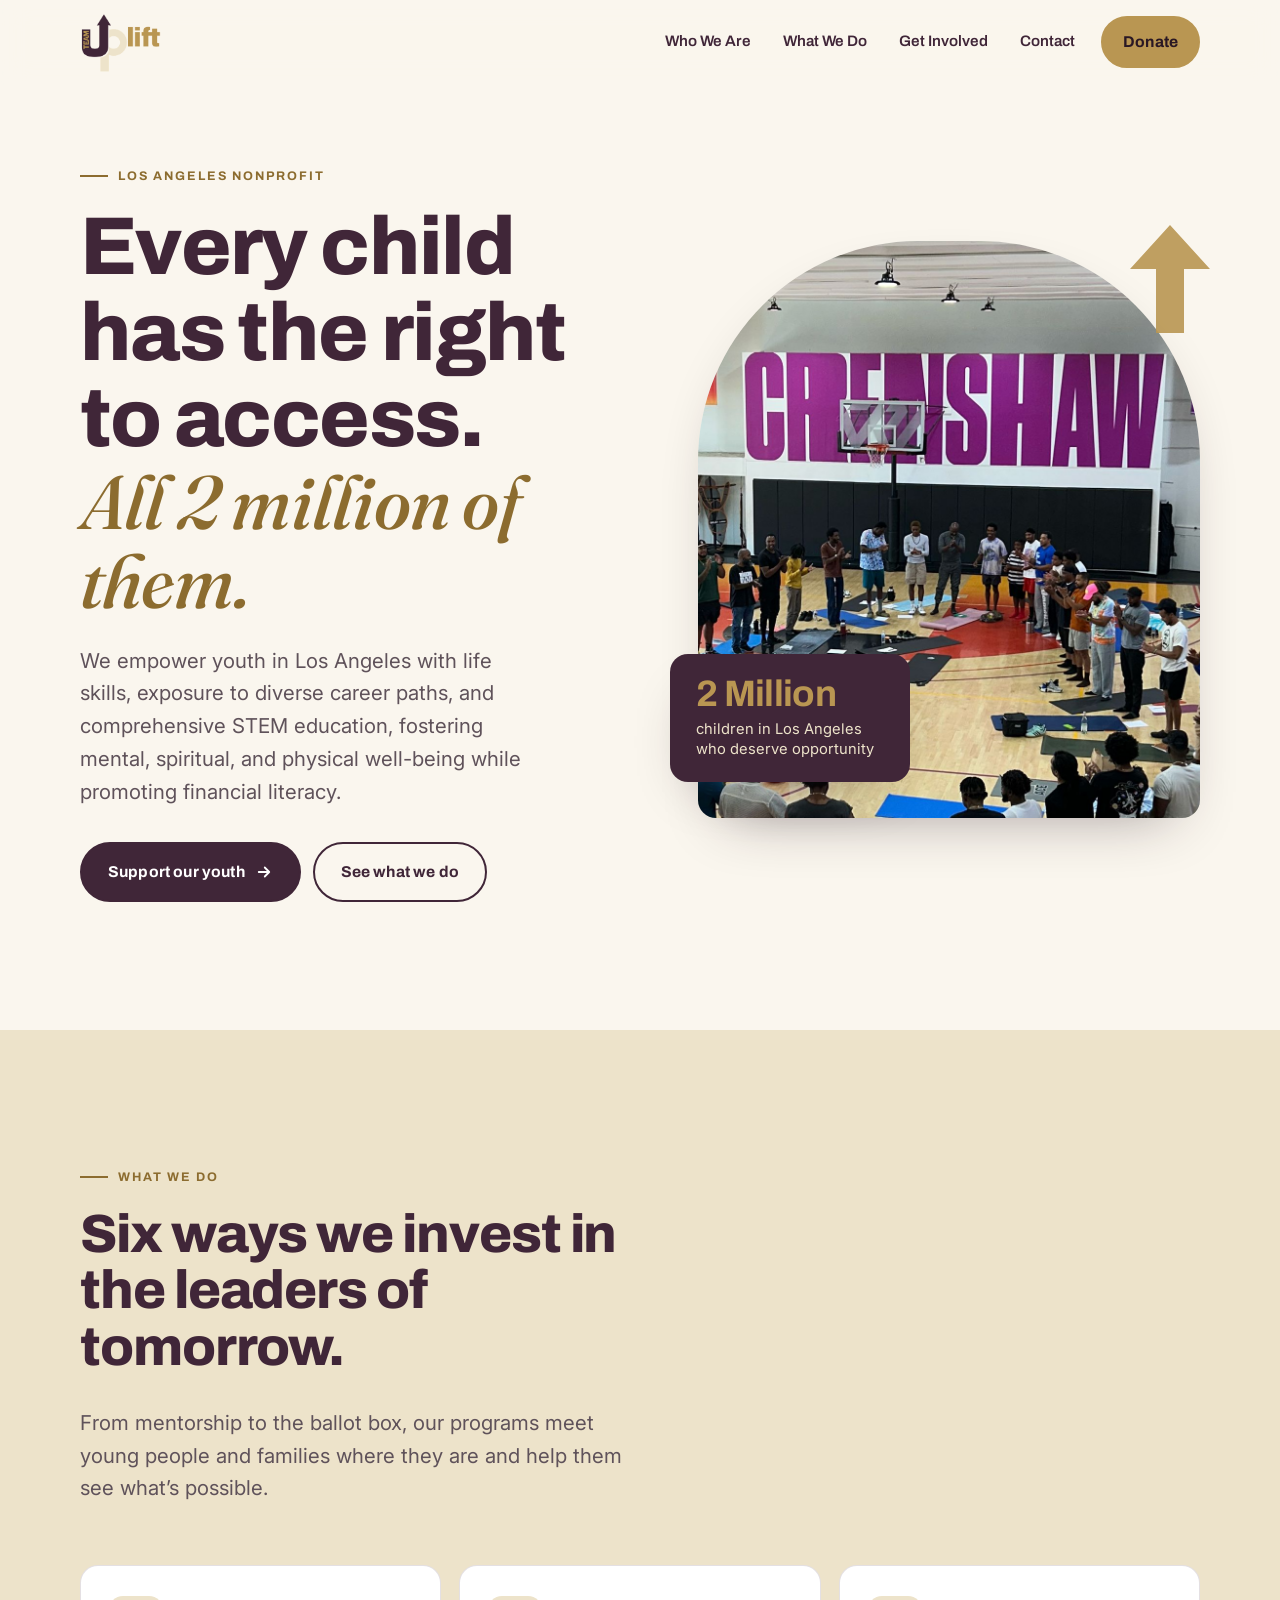
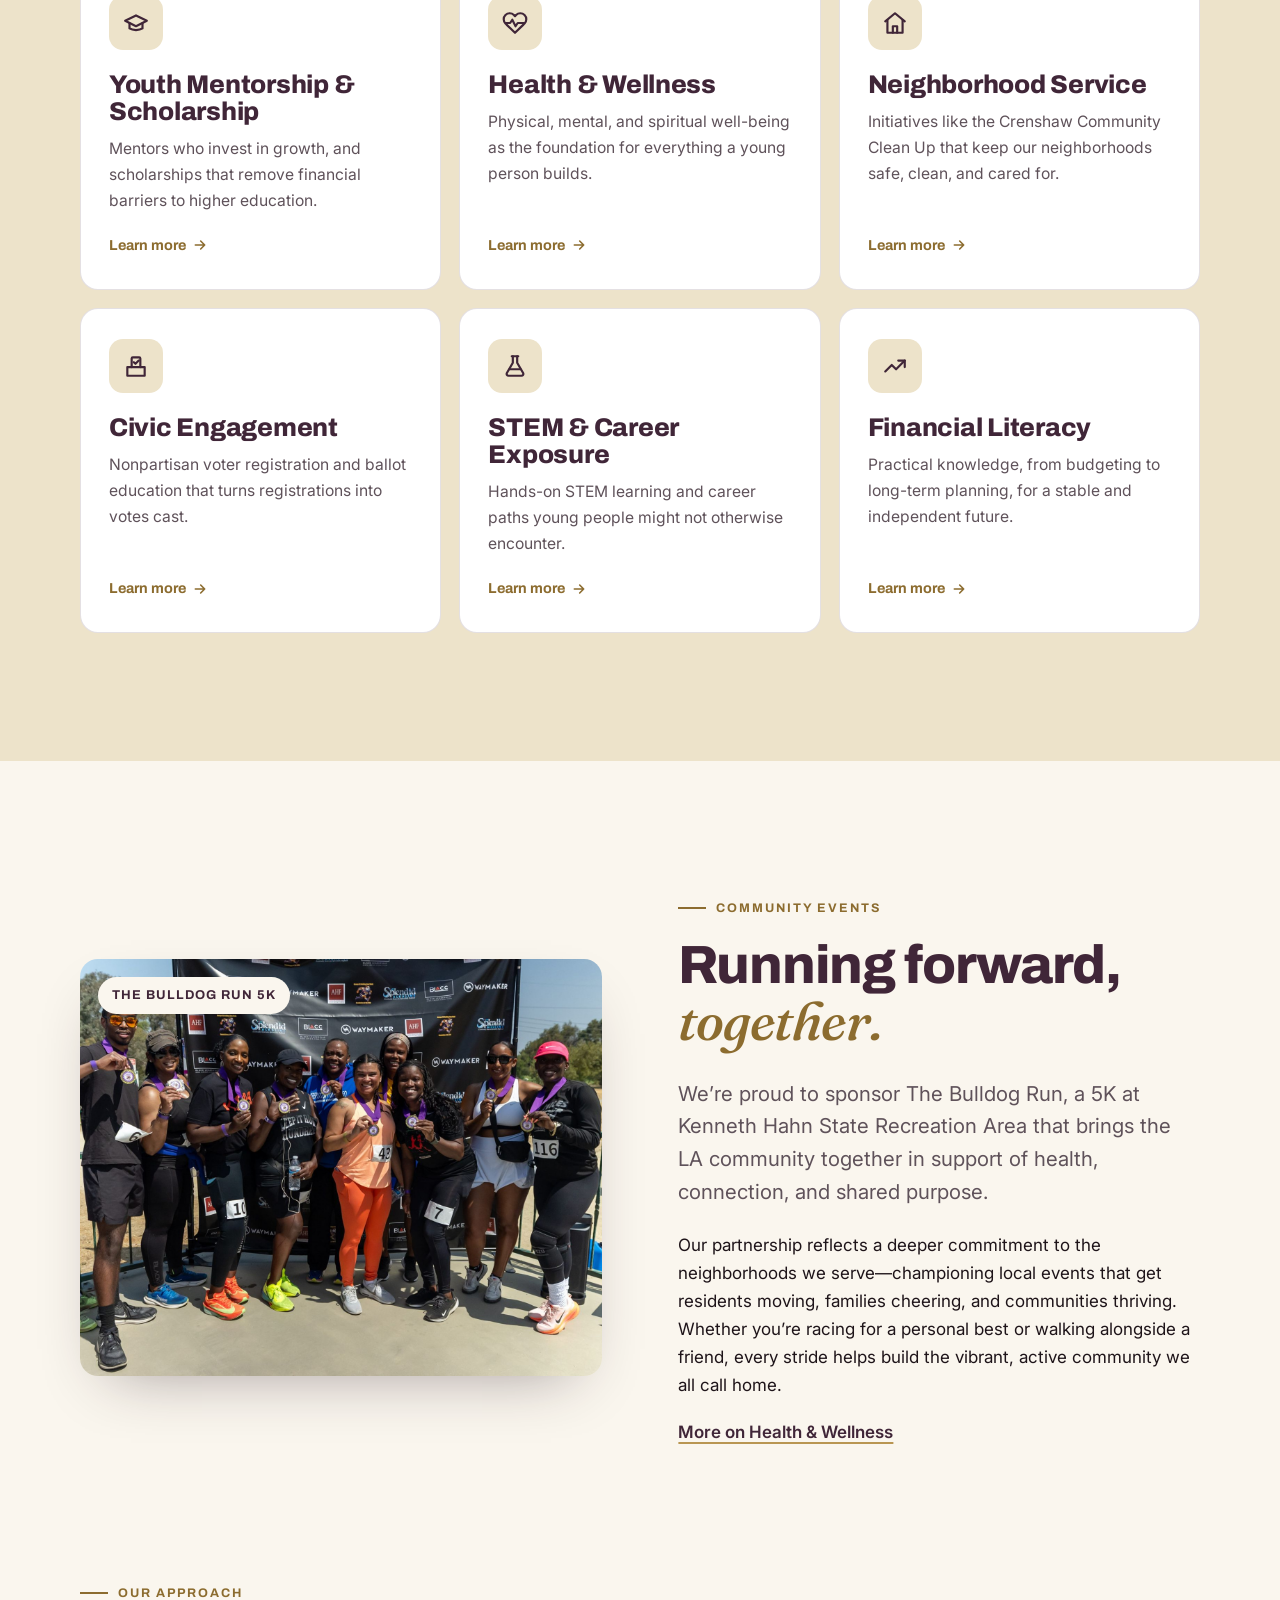
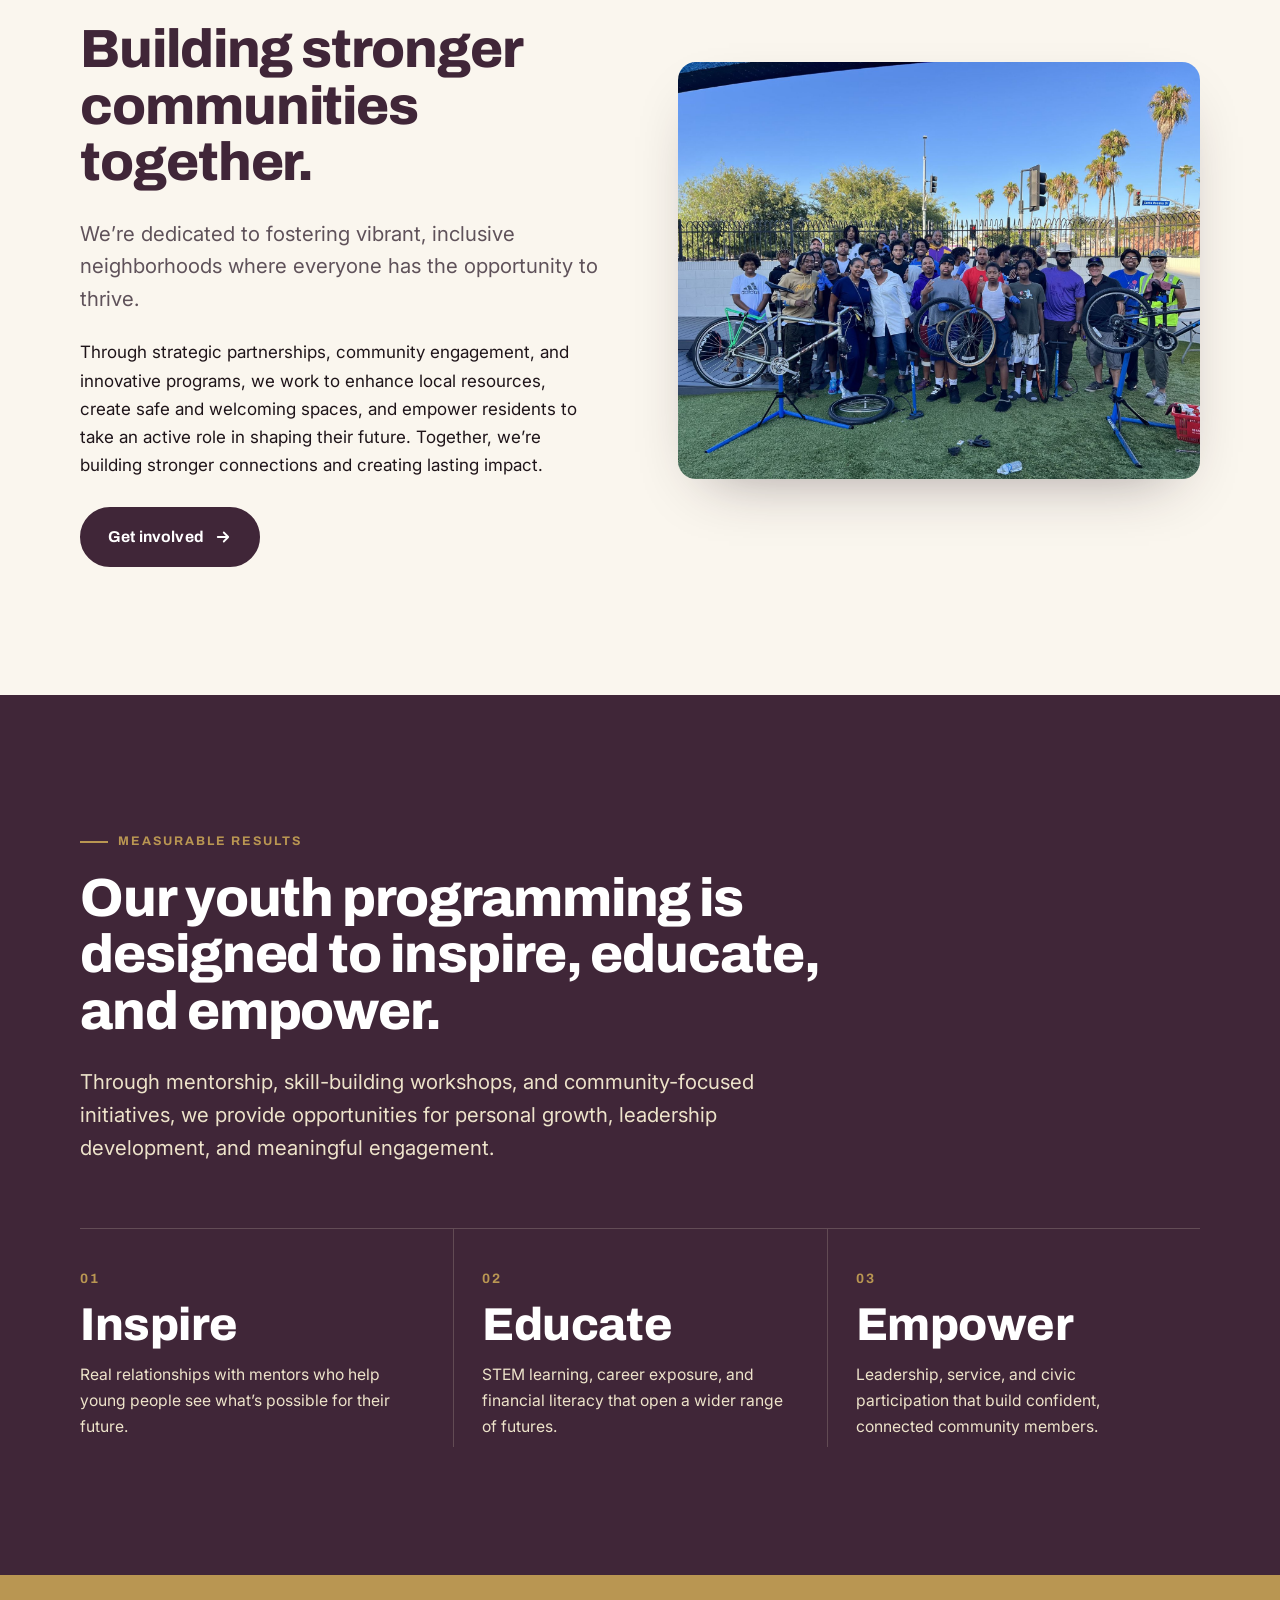
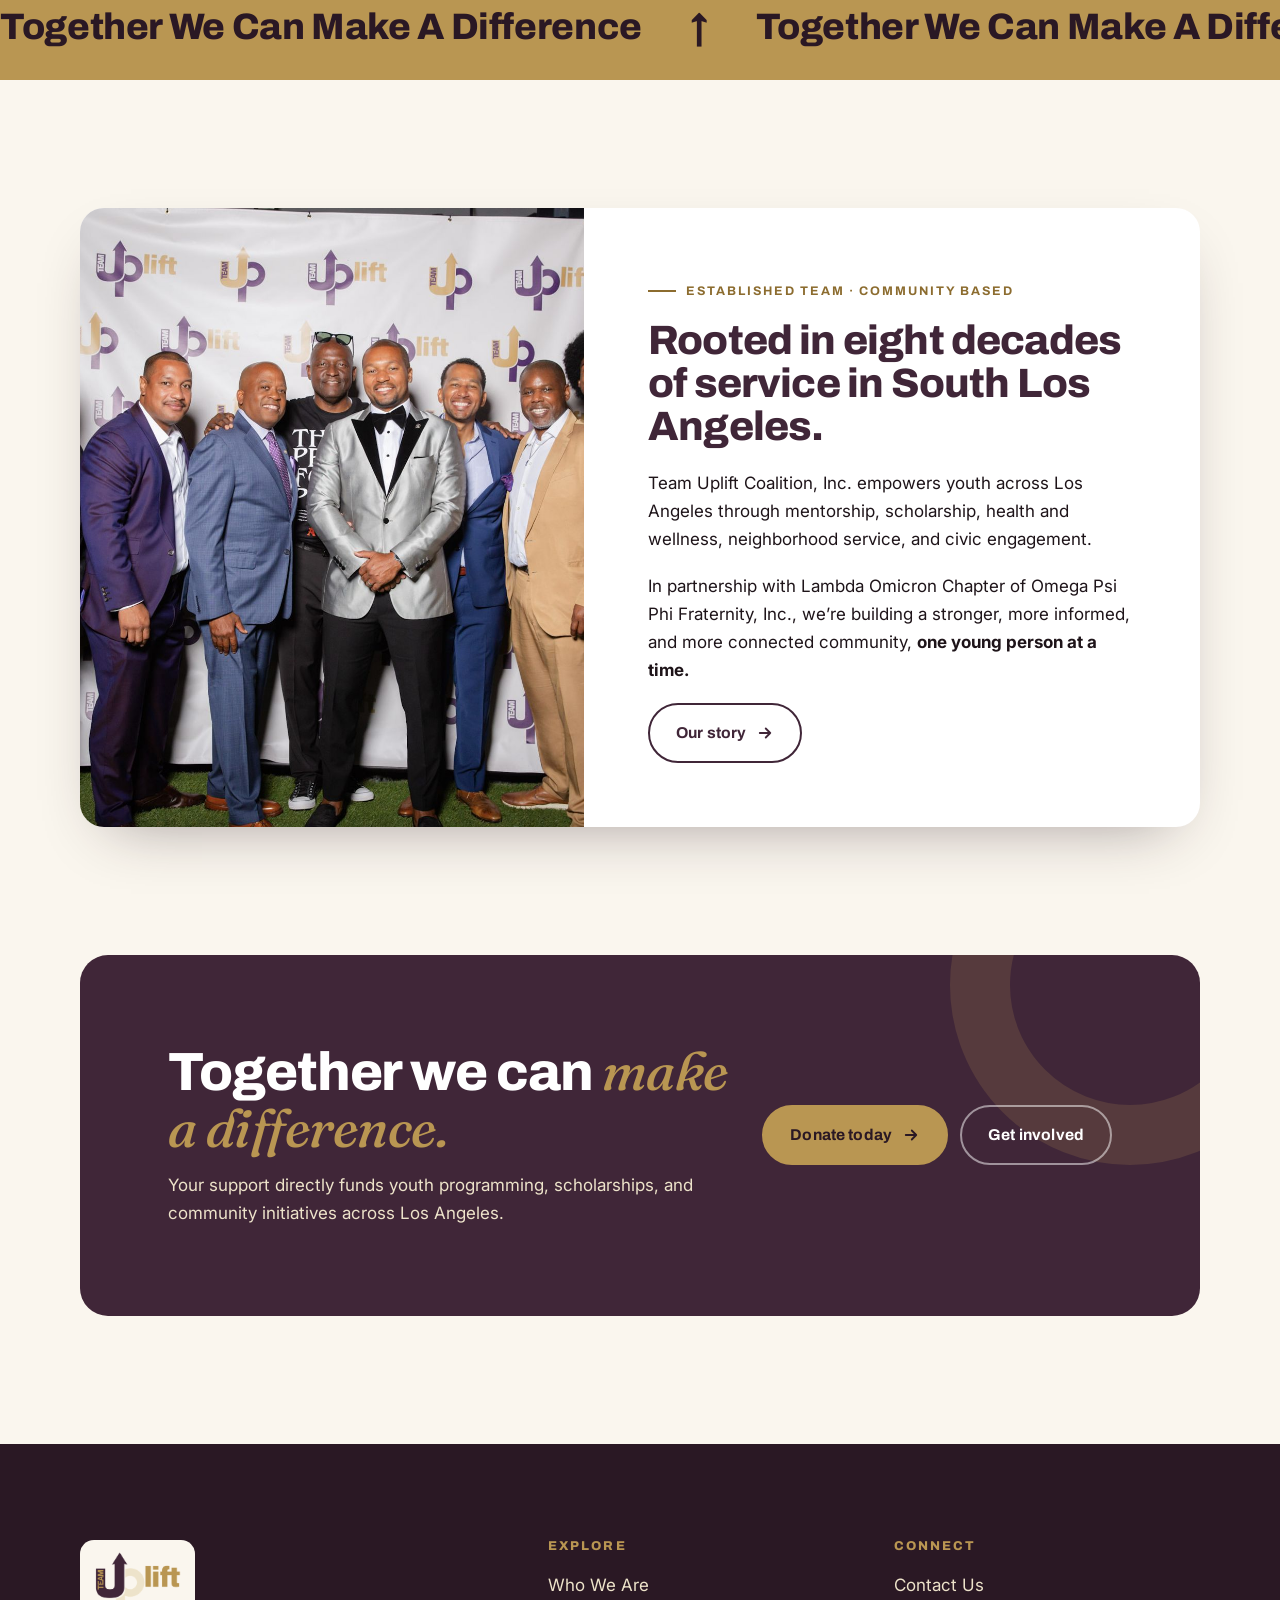
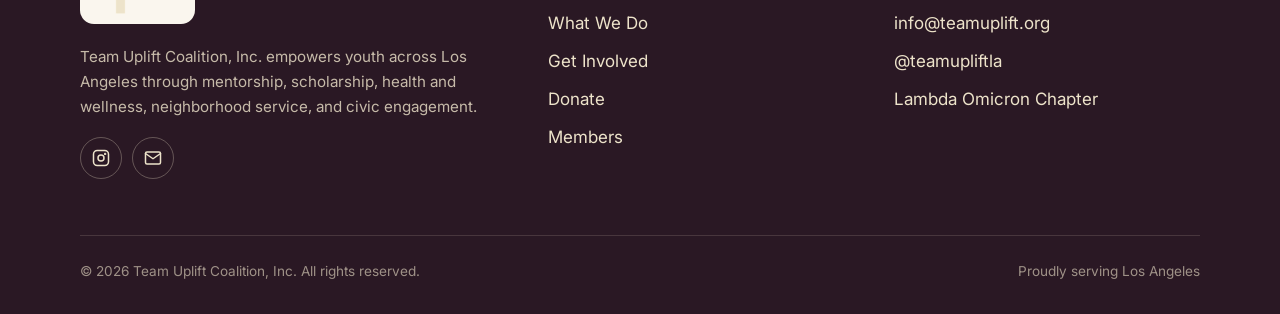
==== commit 23270831: "Add Members dues page with Zeffy payment form - New /dues/ page embedding the Zeffy membership dues " ====
--- a/index.html
+++ b/index.html
@@ -203,6 +203,7 @@
           <li><a href="what-we-do/">What We Do</a></li>
           <li><a href="get-involved/">Get Involved</a></li>
           <li><a href="donate/">Donate</a></li>
+          <li><a href="dues/">Members</a></li>
         </ul>
       </div>
       <div>
--- a/assets/css/styles.css
+++ b/assets/css/styles.css
@@ -326,9 +326,8 @@
 .donate-card { background: var(--white); border-radius: calc(var(--radius) + 6px); padding: clamp(28px, 4vw, 44px); box-shadow: var(--shadow); text-align: center; border-top: 6px solid var(--gold); position: sticky; top: 100px; }
 .donate-card h2 { color: var(--plum); font-size: clamp(1.6rem, 2.6vw, 2.1rem); }
 .donate-card p { color: var(--muted); }
-.donate-card stripe-buy-button { display: block; margin: 22px auto 10px; min-height: 60px; }
-.donate-card .secure { display: inline-flex; gap: 8px; align-items: center; font-size: 0.85rem; color: var(--muted); }
-.donate-card .secure svg { width: 16px; height: 16px; }
+.soon-badge { display: inline-block; margin-bottom: 16px; padding: 6px 14px; border-radius: 999px; background: var(--cream); color: var(--plum); font-family: var(--font-display); font-weight: 700; font-size: 0.78rem; letter-spacing: 0.14em; text-transform: uppercase; }
+.donate-card .btn { margin-top: 6px; }
 .impact-list { list-style: none; padding: 0; margin: 32px 0 0; display: grid; gap: 14px; }
 .impact-list li { display: grid; grid-template-columns: 52px 1fr; gap: 18px; align-items: start; padding: 22px; background: var(--white); border-radius: var(--radius); border: 1px solid var(--line); }
 .impact-list .icon { width: 52px; height: 52px; border-radius: 14px; background: var(--plum); color: var(--gold); display: grid; place-items: center; }
@@ -336,6 +335,10 @@
 .impact-list h3 { color: var(--plum); font-size: 1.15rem; margin-bottom: 4px; }
 .impact-list p { margin: 0; color: var(--muted); font-size: 0.96rem; }
 @media (max-width: 900px) { .donate-grid { grid-template-columns: 1fr; } .donate-card { position: static; } }
+
+/* Dues */
+.dues-card { max-width: 820px; margin: 0 auto; background: var(--white); border-radius: calc(var(--radius) + 6px); padding: clamp(12px, 3vw, 32px); box-shadow: var(--shadow); border-top: 6px solid var(--gold); min-height: 480px; }
+.dues-help { max-width: 820px; margin: 24px auto 0; text-align: center; color: var(--muted); }
 
 /* CTA */
 .cta { background: var(--plum); color: var(--white); border-radius: calc(var(--radius) + 10px); padding: clamp(44px, 7vw, 88px); position: relative; overflow: hidden; display: grid; grid-template-columns: 1.3fr auto; gap: 32px; align-items: center; }
